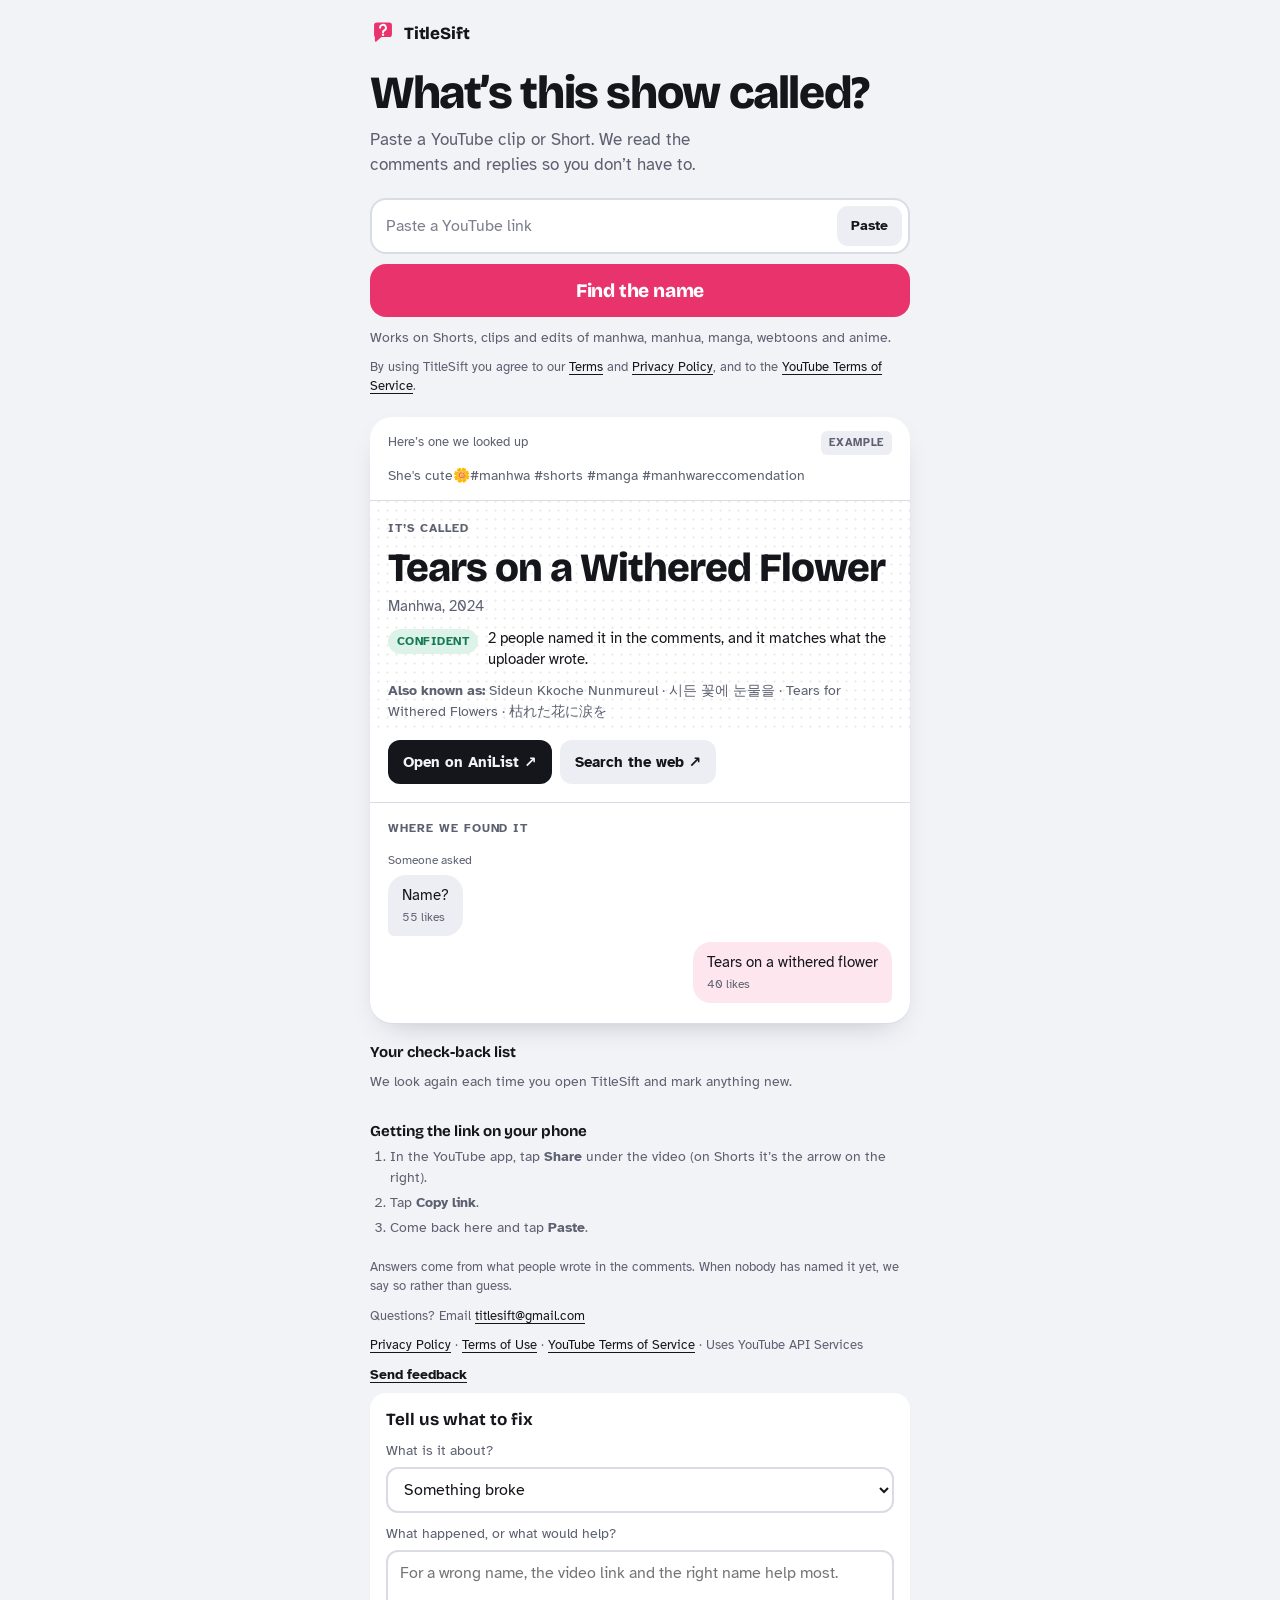
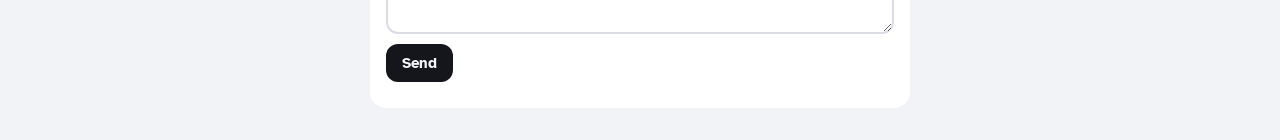
==== webapp/static/index.html @ 6038014d "Add a Privacy Policy and Terms of Use, and link videos back to YouTube YouTube's developer policies " ====
<!doctype html>
<html lang="en">
<head>
<meta charset="utf-8">
<meta name="viewport" content="width=device-width, initial-scale=1, viewport-fit=cover">
<title>TitleSift</title>
<meta name="description" content="Paste a YouTube clip or Short. Get the name of the manhwa, manhua, manga, webtoon or anime, straight from the comments.">
<meta name="theme-color" content="#F2F3F7" media="(prefers-color-scheme: light)">
<meta name="theme-color" content="#101116" media="(prefers-color-scheme: dark)">
<link rel="manifest" href="/manifest.json">
<link rel="icon" href="/icon.svg" type="image/svg+xml">
<link rel="apple-touch-icon" href="/icon-192.png">
<link rel="preconnect" href="https://fonts.googleapis.com">
<link rel="preconnect" href="https://fonts.gstatic.com" crossorigin>
<link rel="stylesheet" href="https://fonts.googleapis.com/css2?family=Bricolage+Grotesque:opsz,wght@12..96,600;12..96,800&family=Atkinson+Hyperlegible:ital,wght@0,400;0,700;1,400&display=swap">
<style>
:root {
  --ground: #F2F3F7;
  --surface: #FFFFFF;
  --ink: #15161C;
  --muted: #5D6070;
  --line: #DADCE5;
  --accent: #E8336D;
  --accent-ink: #FFFFFF;
  --accent-soft: #FDE6EE;
  --bubble: #ECEEF4;
  --tone: rgba(21, 22, 28, .07);
  --high: #147A55;   --high-bg: #DDF3EA;
  --medium: #8A5A00; --medium-bg: #FBEFD2;
  --low: #5D6070;    --low-bg: #E8E9EF;
  --display: "Bricolage Grotesque", "Avenir Next", "Segoe UI", system-ui, sans-serif;
  --body: "Atkinson Hyperlegible", "Segoe UI", system-ui, -apple-system, sans-serif;
  color-scheme: light;
}
@media (prefers-color-scheme: dark) {
  :root:not([data-theme="light"]) {
    --ground: #101116; --surface: #1A1B22; --ink: #EDEEF4; --muted: #A2A5B5;
    --line: #2C2E38; --accent: #FF5A8A; --accent-ink: #19060D; --accent-soft: #3A1624;
    --bubble: #23252E; --tone: rgba(237, 238, 244, .06);
    --high: #5FD3A4; --high-bg: #123526; --medium: #F2C261; --medium-bg: #3A2C0C;
    --low: #A2A5B5; --low-bg: #262831;
    color-scheme: dark;
  }
}
:root[data-theme="dark"] {
  --ground: #101116; --surface: #1A1B22; --ink: #EDEEF4; --muted: #A2A5B5;
  --line: #2C2E38; --accent: #FF5A8A; --accent-ink: #19060D; --accent-soft: #3A1624;
  --bubble: #23252E; --tone: rgba(237, 238, 244, .06);
  --high: #5FD3A4; --high-bg: #123526; --medium: #F2C261; --medium-bg: #3A2C0C;
  --low: #A2A5B5; --low-bg: #262831;
  color-scheme: dark;
}
* { box-sizing: border-box; }
html { -webkit-text-size-adjust: 100%; }
body {
  margin: 0; background: var(--ground); color: var(--ink);
  font: 17px/1.5 var(--body);
  padding: env(safe-area-inset-top, 0px) 16px calc(32px + env(safe-area-inset-bottom, 0px));
}
.wrap { max-width: 540px; margin: 0 auto; display: grid; gap: 20px; padding-block: 20px 0; }
.brand { display: flex; align-items: center; gap: 8px; font: 800 17px/1 var(--display); letter-spacing: -.01em; }
.brand svg { width: 26px; height: 26px; flex: none; }
h1 {
  margin: 4px 0 0; font: 800 clamp(34px, 9vw, 46px)/1.02 var(--display);
  letter-spacing: -.03em; text-wrap: balance;
}
header { display: grid; gap: 10px; }
.lede { margin: 0; color: var(--muted); max-width: 34ch; }

form { display: grid; gap: 10px; }
.field { display: flex; gap: 8px; background: var(--surface); border: 2px solid var(--line);
  border-radius: 16px; padding: 6px; transition: border-color .15s; }
.field:focus-within { border-color: var(--accent); }
input[type=url] {
  flex: 1; min-width: 0; border: 0; background: transparent; color: var(--ink);
  font: 16px var(--body); padding: 10px 8px; outline: none;
}
input::placeholder { color: var(--muted); opacity: .8; }
.paste { border: 0; background: var(--bubble); color: var(--ink); border-radius: 11px;
  padding: 0 14px; font: 700 14px var(--body); cursor: pointer; }
.clear { border: 0; background: transparent; color: var(--muted); font-size: 24px; line-height: 1;
  width: 40px; flex: none; border-radius: 10px; cursor: pointer; }
.clear:hover { color: var(--ink); background: var(--bubble); }
.go {
  border: 0; border-radius: 16px; background: var(--accent); color: var(--accent-ink);
  font: 800 19px/1 var(--display); letter-spacing: -.01em; padding: 17px; cursor: pointer;
  transition: transform .1s;
}
.go:active { transform: scale(.98); }
.go:disabled { opacity: .6; cursor: progress; }
button:focus-visible, a:focus-visible, input:focus-visible { outline: 3px solid var(--accent); outline-offset: 2px; }
.hint { margin: 0; font-size: 14px; color: var(--muted); }

.status { display: flex; gap: 12px; align-items: center; color: var(--muted); font-size: 15px; padding: 4px 2px; }
.dots { display: inline-flex; gap: 4px; }
.dots i { width: 7px; height: 7px; border-radius: 50%; background: var(--accent); animation: bob 1s infinite ease-in-out; }
.dots i:nth-child(2) { animation-delay: .15s; } .dots i:nth-child(3) { animation-delay: .3s; }
@keyframes bob { 0%, 80%, 100% { transform: translateY(0); opacity: .4; } 40% { transform: translateY(-5px); opacity: 1; } }
@media (prefers-reduced-motion: reduce) { .dots i { animation: none; opacity: 1; } }

.error { background: var(--accent-soft); border-radius: 14px; padding: 14px 16px; font-size: 15px; }

/* The result is the one lifted object on the page. */
.card { background: var(--surface); border-radius: 22px; overflow: hidden;
  box-shadow: 0 1px 0 var(--line), 0 12px 32px -18px rgba(20, 20, 40, .35); }
.eyebrow { display: flex; justify-content: space-between; align-items: center; gap: 10px;
  padding: 14px 18px 0; font-size: 13px; color: var(--muted); }
.example-tag { font-weight: 700; letter-spacing: .06em; text-transform: uppercase; font-size: 11px;
  background: var(--bubble); padding: 4px 8px; border-radius: 6px; }
.video { display: flex; gap: 12px; align-items: center; padding: 12px 18px 14px; border-bottom: 1px solid var(--line); }
a.video { color: inherit; text-decoration: none; }
a.video:hover p, a.video:focus-visible p { text-decoration: underline; text-underline-offset: 3px; }
.video img { width: 72px; aspect-ratio: 16/9; object-fit: cover; border-radius: 8px; flex: none; background: var(--bubble); max-width: 100%; }
.video p { margin: 0; font-size: 14px; color: var(--muted); line-height: 1.35;
  display: -webkit-box; -webkit-line-clamp: 2; -webkit-box-orient: vertical; overflow: hidden; overflow-wrap: anywhere; }
.answer { padding: 18px 18px 6px; display: grid; gap: 10px;
  /* screentone: the dot field a manhwa panel is shaded with */
  background-image: radial-gradient(var(--tone) 1.2px, transparent 1.3px); background-size: 9px 9px;
  background-position: right -4px top -4px; background-repeat: repeat; }
.label { font-size: 12px; font-weight: 700; letter-spacing: .08em; text-transform: uppercase; color: var(--muted); }
.title { margin: 0; font: 800 clamp(30px, 8.5vw, 40px)/1.05 var(--display); letter-spacing: -.025em;
  text-wrap: balance; overflow-wrap: anywhere; }
.kind { font-size: 15px; color: var(--muted); margin-top: -4px; }
.conf { display: flex; gap: 10px; align-items: flex-start; font-size: 15px; line-height: 1.4; }
.chip { flex: none; font-size: 12px; font-weight: 700; letter-spacing: .04em; text-transform: uppercase;
  padding: 4px 9px; border-radius: 999px; margin-top: 1px; }
.chip.high { color: var(--high); background: var(--high-bg); }
.chip.medium { color: var(--medium); background: var(--medium-bg); }
.chip.low { color: var(--low); background: var(--low-bg); }
.aka { font-size: 14px; color: var(--muted); }

.actions { display: flex; flex-wrap: wrap; gap: 8px; padding: 12px 18px 18px; }
.btn { display: inline-flex; align-items: center; gap: 6px; text-decoration: none; font-weight: 700; font-size: 15px;
  padding: 11px 15px; border-radius: 12px; }
.btn.primary { background: var(--ink); color: var(--ground); }
.btn.quiet { background: var(--bubble); color: var(--ink); }

.thread { border-top: 1px solid var(--line); padding: 16px 18px 20px; display: grid; gap: 14px; }
.convo { display: grid; gap: 6px; }
.bubble { position: relative; max-width: 92%; padding: 10px 14px; border-radius: 18px; font-size: 15px; line-height: 1.4;
  overflow-wrap: anywhere; white-space: pre-line; }
.bubble.q { background: var(--bubble); border-bottom-left-radius: 6px; justify-self: start; }
.bubble.a { background: var(--accent-soft); border-bottom-right-radius: 6px; justify-self: end; }
.bubble.solo { justify-self: start; border-bottom-left-radius: 6px; background: var(--accent-soft); }
.likes { display: block; font-size: 12px; color: var(--muted); margin-top: 3px; font-variant-numeric: tabular-nums; }
.who { font-size: 12px; color: var(--muted); }

.others { border-top: 1px solid var(--line); padding: 14px 18px 18px; font-size: 15px; }
.others ul { margin: 6px 0 0; padding: 0; list-style: none; display: grid; gap: 4px; }
.others li { display: flex; justify-content: space-between; gap: 10px; }
.others span { color: var(--muted); font-size: 14px; white-space: nowrap; }

.none { padding: 22px 18px; display: grid; gap: 8px; }
.none h2 { margin: 0; font: 800 26px/1.1 var(--display); letter-spacing: -.02em; }
.none p { margin: 0; color: var(--muted); }

.watch { display: flex; gap: 10px; align-items: center; flex-wrap: wrap; }
.watch button { border: 2px solid var(--ink); background: transparent; color: var(--ink); border-radius: 12px;
  padding: 10px 14px; font: 700 15px var(--body); cursor: pointer; }
.watch .done { font-size: 14px; color: var(--muted); }
.waiting { display: grid; gap: 10px; }
.waiting h2 { margin: 0; font: 700 15px var(--display); }
.wait-row { display: flex; gap: 12px; align-items: center; background: var(--surface); border-radius: 14px; padding: 10px 12px; }
.wait-row img { width: 56px; aspect-ratio: 16/9; object-fit: cover; border-radius: 6px; flex: none; background: var(--bubble); max-width: 100%; }
.wait-row .t { flex: 1; min-width: 0; font-size: 14px; line-height: 1.35; }
.wait-row .t b { display: block; font-size: 16px; }
.wait-row .t span { color: var(--muted); display: -webkit-box; -webkit-line-clamp: 1; -webkit-box-orient: vertical; overflow: hidden; overflow-wrap: anywhere; }
.wait-row .open { border: 0; border-radius: 10px; padding: 8px 12px; font: 700 14px var(--body); cursor: pointer; background: var(--accent); color: var(--accent-ink); }
.wait-row .x { border: 0; background: transparent; color: var(--muted); font-size: 20px; line-height: 1; cursor: pointer; padding: 6px; }
.found-chip { color: var(--high); background: var(--high-bg); font-size: 11px; font-weight: 700; letter-spacing: .05em; text-transform: uppercase; padding: 2px 7px; border-radius: 999px; margin-left: 6px; vertical-align: 2px; }

.how { font-size: 14px; color: var(--muted); display: grid; gap: 6px; }
.how h2 { margin: 0; font: 700 15px var(--display); color: var(--ink); }
.how ol { margin: 0; padding-left: 20px; display: grid; gap: 4px; }
footer { font-size: 13px; color: var(--muted); display: grid; gap: 10px; }
footer a, .legal a { color: var(--ink); text-underline-offset: 3px; }
.hint.legal { font-size: 13px; }
.rate { border-top: 1px solid var(--line); padding: 14px 18px 18px; display: grid; gap: 10px; font-size: 15px; }
.rate .row { display: flex; gap: 8px; align-items: center; flex-wrap: wrap; }
.rate .q { font-weight: 700; margin-right: 4px; }
.pill { border: 2px solid var(--line); background: transparent; color: var(--ink); border-radius: 999px;
  padding: 7px 14px; font: 700 14px var(--body); cursor: pointer; }
.pill:hover { border-color: var(--ink); }
textarea, select { width: 100%; border: 2px solid var(--line); border-radius: 12px; background: var(--surface);
  color: var(--ink); font: 16px/1.4 var(--body); padding: 10px 12px; }
textarea { min-height: 84px; resize: vertical; }
textarea:focus, select:focus { outline: none; border-color: var(--accent); }
.send { justify-self: start; border: 0; border-radius: 12px; background: var(--ink); color: var(--ground);
  padding: 10px 16px; font: 700 15px var(--body); cursor: pointer; }
.thanks { color: var(--high); font-weight: 700; }
.fb { background: var(--surface); border-radius: 16px; padding: 16px; display: grid; gap: 10px; }
.fb h2 { margin: 0; font: 700 17px var(--display); color: var(--ink); }
.fb label { font-size: 14px; color: var(--muted); display: grid; gap: 6px; }
.linkish { border: 0; background: none; padding: 0; color: var(--ink); font: 700 14px var(--body);
  text-decoration: underline; text-underline-offset: 3px; cursor: pointer; justify-self: start; }
</style>
</head>
<body>
<main class="wrap">
  <div class="brand" aria-label="TitleSift">
    <svg viewBox="0 0 32 32" aria-hidden="true"><path d="M5 6.5A3.5 3.5 0 0 1 8.5 3h15A3.5 3.5 0 0 1 27 6.5v11a3.5 3.5 0 0 1-3.5 3.5H14l-6.2 5.6c-.6.6-1.8.2-1.8-.7V21a3.5 3.5 0 0 1-1-2.5z" fill="var(--accent)"/><path d="M12.4 9.6a3.6 3.6 0 1 1 5 3.3c-.9.4-1.4 1-1.4 1.9v.4" fill="none" stroke="var(--accent-ink)" stroke-width="2.4" stroke-linecap="round"/><circle cx="16" cy="18" r="1.5" fill="var(--accent-ink)"/></svg>
    TitleSift
  </div>
  <header>
    <h1>What’s this show called?</h1>
    <p class="lede">Paste a YouTube clip or Short. We read the comments and replies so you don’t have to.</p>
  </header>

  <form id="form" novalidate>
    <div class="field">
      <input id="url" type="url" inputmode="url" autocomplete="off" autocapitalize="off" spellcheck="false"
             placeholder="Paste a YouTube link" aria-label="YouTube link">
      <button class="clear" id="clear" type="button" aria-label="Clear the link" hidden>×</button>
      <button class="paste" id="paste" type="button">Paste</button>
    </div>
    <button class="go" id="go" type="submit">Find the name</button>
    <p class="hint">Works on Shorts, clips and edits of manhwa, manhua, manga, webtoons and anime.</p>
    <p class="hint legal">By using TitleSift you agree to our <a href="/terms">Terms</a> and <a href="/privacy">Privacy Policy</a>, and to the <a href="https://www.youtube.com/t/terms" target="_blank" rel="noopener">YouTube Terms of Service</a>.</p>
  </form>

  <div id="out" aria-live="polite"></div>

  <section class="waiting" id="waiting" hidden>
    <h2>Your check-back list</h2>
    <p class="hint">We look again each time you open TitleSift and mark anything new.</p>
    <div id="waitlist"></div>
  </section>

  <section class="how">
    <h2>Getting the link on your phone</h2>
    <ol>
      <li>In the YouTube app, tap <b>Share</b> under the video (on Shorts it’s the arrow on the right).</li>
      <li>Tap <b>Copy link</b>.</li>
      <li>Come back here and tap <b>Paste</b>.</li>
    </ol>
  </section>
  <footer>
    <span>Answers come from what people wrote in the comments. When nobody has named it yet, we say so rather than guess.</span>
    <span>Questions? Email <a href="mailto:titlesift@gmail.com">titlesift@gmail.com</a></span>
    <span><a href="/privacy">Privacy Policy</a> · <a href="/terms">Terms of Use</a> · <a href="https://www.youtube.com/t/terms" target="_blank" rel="noopener">YouTube Terms of Service</a> · Uses YouTube API Services</span>
    <a class="linkish" id="kofi" href="#" target="_blank" rel="noopener" hidden>Like TitleSift? Tip on Ko-fi</a>
    <button class="linkish" id="fb-open" type="button">Send feedback</button>
    <form class="fb" id="fb" hidden novalidate>
      <h2>Tell us what to fix</h2>
      <label for="fb-kind">What is it about?
        <select id="fb-kind">
          <option value="bug">Something broke</option>
          <option value="wrong">A wrong or missing name</option>
          <option value="idea">An idea to make it better</option>
        </select>
      </label>
      <label for="fb-msg">What happened, or what would help?
        <textarea id="fb-msg" maxlength="2000" placeholder="For a wrong name, the video link and the right name help most."></textarea>
      </label>
      <button class="send" type="submit">Send</button>
      <span id="fb-status" aria-live="polite"></span>
    </form>
  </footer>
</main>

<script>
(function () {
  "use strict";
  var $ = function (id) { return document.getElementById(id); };
  var form = $("form"), input = $("url"), go = $("go"), out = $("out");

  // A real lookup, kept so the page shows what it does before anyone pastes.
  var EXAMPLE = {
    example: true,
    video: { id: "NbTLNpT_wi8", title: "She's cute🌼#manhwa #shorts #manga #manhwareccomendation",
             thumbnail: "https://i.ytimg.com/vi/NbTLNpT_wi8/hqdefault.jpg" },
    asked: 3, comments_read: 169,
    answer: {
      title: "Tears on a Withered Flower", confidence: "high",
      note: "2 people named it in the comments, and it matches what the uploader wrote.",
      also_called: ["Sideun Kkoche Nunmureul", "시든 꽃에 눈물을", "Tears for Withered Flowers", "枯れた花に涙を"],
      comments: [{ text: "Tears on a withered flower", likes: 40, reply_to: { text: "Name?", likes: 55 } }],
      database: { name: "Tears on a Withered Flower", what: "Manhwa", year: 2024,
                  url: "https://anilist.co/manga/178692", source: "AniList" },
      search: "https://www.google.com/search?q=%22Tears%20on%20a%20Withered%20Flower%22%20manhwa"
    },
    others: []
  };

  // "Check back for me": the list lives in this phone's browser only. No
  // account, and nothing about what someone looked up leaves their device.
  var KEY = "titlesift-waiting";
  function loadWaiting() { try { return JSON.parse(localStorage.getItem(KEY) || "[]"); } catch (e) { return []; } }
  function saveWaiting(list) { try { localStorage.setItem(KEY, JSON.stringify(list.slice(0, 30))); return true; } catch (e) { return false; } }
  function watching(id) { return loadWaiting().some(function (w) { return w.id === id; }); }

  function el(tag, cls, text) {
    var e = document.createElement(tag);
    if (cls) e.className = cls;
    if (text != null) e.textContent = text;
    return e;
  }
  function likes(n) { return n ? (n === 1 ? "1 like" : n.toLocaleString() + " likes") : ""; }
  function safeUrl(u) { return /^https:\/\//.test(u || "") ? u : null; }
  var CONF = { high: "Confident", medium: "Likely", low: "Guess" };

  function videoRow(r) {
    var eb = el("div", "eyebrow");
    eb.appendChild(el("span", null, r.example ? "Here’s one we looked up" : "From this video"));
    if (r.example) eb.appendChild(el("span", "example-tag", "Example"));
    var id = r.video && /^[\w-]{11}$/.test(r.video.id || "") ? r.video.id : null;
    var v = el(id ? "a" : "div", "video");
    if (id) { v.href = "https://www.youtube.com/watch?v=" + id; v.target = "_blank"; v.rel = "noopener"; v.title = "Open on YouTube"; }
    if (r.video && r.video.thumbnail) {
      var img = el("img"); img.alt = ""; img.loading = "lazy"; img.onerror = function () { img.hidden = true; }; img.src = r.video.thumbnail; v.appendChild(img);
    }
    v.appendChild(el("p", null, (r.video && r.video.title) || ""));
    return [eb, v];
  }

  function render(r) {
    current = r.example ? null : r;
    out.textContent = "";
    var card = el("article", "card");
    videoRow(r).forEach(function (n) { card.appendChild(n); });

    if (!r.answer) {
      var none = el("div", "none");
      none.appendChild(el("h2", null, r.notice ? "Can’t read this one" : "Nobody’s named it yet"));
      var msg = r.notice || (r.asked
        ? r.asked + (r.asked === 1 ? " person is" : " people are") + " asking too, but no one has answered in the comments yet. Answers often come in after a day or two."
        : "We read the comments and nobody has said what it is. Newer videos often get answered after a day or two.");
      none.appendChild(el("p", null, msg));
      if (!r.notice && !r.example && r.video && r.video.id) none.appendChild(watchButton(r));
      card.appendChild(none);
      if (!r.example && !r.notice && r.video && r.video.id) card.appendChild(rateBox(r));
      out.appendChild(card);
      return;
    }

    var a = r.answer;
    var ans = el("div", "answer");
    ans.appendChild(el("div", "label", "It’s called"));
    ans.appendChild(el("h2", "title", a.title));
    if (a.database) ans.appendChild(el("div", "kind", a.database.what + (a.database.year ? ", " + a.database.year : "")));
    var conf = el("div", "conf");
    conf.appendChild(el("span", "chip " + a.confidence, CONF[a.confidence] || a.confidence));
    conf.appendChild(el("span", null, a.note));
    ans.appendChild(conf);
    var aka = el("div", "aka");
    aka.appendChild(el("b", null, "Also known as: "));
    aka.appendChild(document.createTextNode(a.also_called && a.also_called.length
      ? a.also_called.join(" · ")
      : "no other names found"));
    ans.appendChild(aka);
    card.appendChild(ans);

    var act = el("div", "actions");
    var db = a.database && safeUrl(a.database.url);
    if (db) {
      var l = el("a", "btn primary", "Open on " + a.database.source + " ↗");
      l.href = db; l.target = "_blank"; l.rel = "noopener"; act.appendChild(l);
    }
    if (safeUrl(a.search)) {
      var s = el("a", "btn " + (db ? "quiet" : "primary"), (db ? "Search the web" : "Search for it") + " ↗");
      s.href = a.search; s.target = "_blank"; s.rel = "noopener"; act.appendChild(s);
    }
    card.appendChild(act);
    if (!r.example && r.video && r.video.id) {
      var wb = watchButton(r); wb.style.padding = "0 18px 18px"; card.appendChild(wb);
    }

    if (a.comments && a.comments.length) {
      var th = el("div", "thread");
      th.appendChild(el("div", "label", "Where we found it"));
      a.comments.forEach(function (c) {
        var convo = el("div", "convo");
        if (c.reply_to) {
          convo.appendChild(el("span", "who", "Someone asked"));
          var q = el("div", "bubble q", c.reply_to.text);
          if (c.reply_to.likes) q.appendChild(el("span", "likes", likes(c.reply_to.likes)));
          convo.appendChild(q);
        }
        var b = el("div", "bubble " + (c.reply_to ? "a" : "solo"), c.text);
        if (c.likes) b.appendChild(el("span", "likes", likes(c.likes)));
        convo.appendChild(b);
        th.appendChild(convo);
      });
      card.appendChild(th);
    }

    if (r.others && r.others.length) {
      var o = el("div", "others");
      o.appendChild(el("div", "label", "Other names people mentioned"));
      var ul = el("ul");
      r.others.forEach(function (x) {
        var li = el("li"); li.appendChild(el("b", null, x.title));
        li.appendChild(el("span", null, x.commenters ? x.commenters + (x.commenters === 1 ? " person" : " people") : ""));
        ul.appendChild(li);
      });
      o.appendChild(ul);
      card.appendChild(o);
    }
    if (!r.example) card.appendChild(rateBox(r));
    out.appendChild(card);
  }

  function snapshot(r) {
    var a = r.answer;
    return { name: a ? a.title : null, conf: a ? a.confidence : null,
             alts: a && a.also_called ? a.also_called.length : 0 };
  }

  // Works on any result: no name yet, a guess worth confirming, or a name
  // whose other titles haven't turned up anywhere yet.
  function watchButton(r) {
    var box = el("div", "watch");
    function done(text) { box.textContent = ""; box.appendChild(el("span", "done", text)); }
    if (watching(r.video.id)) { done("This one is on your check-back list below. We look again each time you open TitleSift."); return box; }
    var b = el("button", null, r.answer ? "Check back later for updates" : "Check back for me");
    b.type = "button";
    b.addEventListener("click", function () {
      var list = loadWaiting().filter(function (w) { return w.id !== r.video.id; });
      var snap = snapshot(r);
      list.unshift({ id: r.video.id, title: r.video.title || "", thumb: r.video.thumbnail || "",
                     added: Date.now(), checked: Date.now(), found: snap.name, conf: snap.conf,
                     alts: snap.alts, updated: false });
      if (saveWaiting(list)) {
        done("Saved to your check-back list below. We’ll look again each time you open TitleSift and mark it when something new turns up.");
        drawWaiting();
      } else done("This browser won’t let us save it. Try again from a normal (not private) window.");
    });
    box.appendChild(b);
    return box;
  }

  function drawWaiting() {
    var list = loadWaiting(), wrap = $("waiting"), box = $("waitlist");
    box.textContent = "";
    wrap.hidden = !list.length;
    list.forEach(function (w) {
      var row = el("div", "wait-row");
      if (w.thumb) { var img = el("img"); img.alt = ""; img.src = w.thumb; img.onerror = function () { img.hidden = true; }; row.appendChild(img); }
      var t = el("div", "t");
      var b = el("b", null, w.found || "No name yet");
      if (w.updated) b.appendChild(el("span", "found-chip", w.found ? "Updated" : "Found"));
      t.appendChild(b);
      t.appendChild(el("span", null, w.title));
      row.appendChild(t);
      var o = el("button", "open", "See it"); o.type = "button";
      o.addEventListener("click", function () { run("https://youtu.be/" + w.id); });
      row.appendChild(o);
      var x = el("button", "x", "×"); x.type = "button"; x.setAttribute("aria-label", "Stop checking this video");
      x.addEventListener("click", function () { saveWaiting(loadWaiting().filter(function (v) { return v.id !== w.id; })); drawWaiting(); });
      row.appendChild(x);
      box.appendChild(row);
    });
  }

  var RANK = { low: 0, medium: 1, high: 2 };
  function improved(old, snap) {
    if (!snap.name) return false;
    if (!old.found || snap.name !== old.found) return true;
    if ((RANK[snap.conf] || 0) > (RANK[old.conf] || 0)) return true;
    return snap.alts > (old.alts || 0);
  }

  // Re-ask for everything on the list, a few at a time and no more than
  // every few hours per video, so the free YouTube allowance goes further.
  function recheck() {
    var due = loadWaiting().filter(function (w) {
      return Date.now() - (w.checked || 0) > 3 * 3600 * 1000;
    }).slice(0, 3);
    due.forEach(function (w) {
      fetch("/api/find?url=" + encodeURIComponent("https://youtu.be/" + w.id))
        .then(function (res) { return res.ok ? res.json() : null; })
        .then(function (r) {
          var cur = loadWaiting();
          cur.forEach(function (v) {
            if (v.id !== w.id) return;
            v.checked = Date.now();
            if (!r) return;
            var snap = snapshot(r);
            if (improved(v, snap)) { v.updated = true; v.found = snap.name; v.conf = snap.conf; v.alts = snap.alts; }
          });
          saveWaiting(cur); drawWaiting();
        }).catch(function () {});
    });
  }

  var current = null;   // the result on screen, sent along with feedback

  function sendFeedback(payload) {
    if (current && current.video && payload.kind !== "idea" && payload.kind !== "bug") {
      payload.video = payload.video || current.video.id;
      if (current.answer) {
        payload.answer = payload.answer || current.answer.title;
        payload.confidence = payload.confidence || current.answer.confidence;
      }
    }
    return fetch("/api/feedback", { method: "POST", headers: { "Content-Type": "application/json" },
                                    body: JSON.stringify(payload) })
      .then(function (res) { return res.json().then(function (j) { if (!res.ok) throw new Error(j.error || "Couldn’t send that."); return j; }); });
  }

  // "Was this right?" under every live answer, and "Know the name?" when
  // there is none: the people who searched are the ones who can tell us.
  function rateBox(r) {
    var box = el("div", "rate");
    var row = el("div", "row");
    function thanks(text) { box.textContent = ""; box.appendChild(el("span", "thanks", text)); }
    function askWhat(prompt, kind) {
      box.textContent = "";
      var id = "fix-" + (r.video.id || "x");
      var lab = el("label", null, prompt); lab.htmlFor = id;
      var ta = el("textarea"); ta.id = id; ta.maxLength = 2000;
      ta.placeholder = "The right name, or what’s wrong (optional)";
      var send = el("button", "send", "Send"); send.type = "button";
      var st = el("span");
      send.addEventListener("click", function () {
        send.disabled = true;
        sendFeedback({ kind: kind, message: ta.value })
          .then(function () { thanks("Thanks! This helps us fix it."); })
          .catch(function (e) { st.textContent = e.message; send.disabled = false; });
      });
      box.appendChild(lab); box.appendChild(ta); box.appendChild(send); box.appendChild(st);
      ta.focus();
    }
    if (r.answer) {
      row.appendChild(el("span", "q", "Was this right?"));
      var yes = el("button", "pill", "Yes"); yes.type = "button";
      var no = el("button", "pill", "No"); no.type = "button";
      yes.addEventListener("click", function () {
        yes.disabled = no.disabled = true;
        sendFeedback({ kind: "right" }).catch(function () {});
        if (askedPrice()) thanks("Thanks for letting us know."); else priceBox(box);
      });
      no.addEventListener("click", function () { askWhat("What’s the right name, or what went wrong?", "wrong"); });
      row.appendChild(yes); row.appendChild(no);
    } else {
      var know = el("button", "pill", "I know the name"); know.type = "button";
      know.addEventListener("click", function () { askWhat("What is it called?", "wrong"); });
      row.appendChild(know);
    }
    box.appendChild(row);
    return box;
  }

  // Asked once per browser, right after someone says an answer was right:
  // the moment the tool has just been useful to them.
  var PRICE_KEY = "titlesift.price-asked";
  function askedPrice() { try { return !!localStorage.getItem(PRICE_KEY); } catch (e) { return false; } }
  function priceBox(box) {
    box.textContent = "";
    box.appendChild(el("span", "q", "Thanks! One quick question: would you pay to keep TitleSift going?"));
    var row = el("div", "row");
    [["free", "Only if it’s free"], ["0.99", "$0.99 a month"], ["1.99", "$1.99 a month"], ["2.99", "$2.99 a month"]]
      .forEach(function (o) {
        var b = el("button", "pill", o[1]); b.type = "button";
        b.addEventListener("click", function () {
          try { localStorage.setItem(PRICE_KEY, o[0]); } catch (e) {}
          fetch("/api/vote", { method: "POST", headers: { "Content-Type": "application/json" },
                               body: JSON.stringify({ price: o[0] }) }).catch(function () {});
          box.textContent = "";
          box.appendChild(el("span", "thanks", "Got it, thank you!"));
          if (kofi) {
            var a = el("a", "linkish", "Want to help now? Tip on Ko-fi"); a.href = kofi; a.target = "_blank"; a.rel = "noopener";
            box.appendChild(a);
          }
        });
        row.appendChild(b);
      });
    box.appendChild(row);
  }

  var kofi = "";
  fetch("/api/config").then(function (res) { return res.ok ? res.json() : {}; }).then(function (c) {
    if (c && /^https:\/\/ko-fi\.com\//.test(c.kofi || "")) {
      kofi = c.kofi; $("kofi").href = kofi; $("kofi").hidden = false;
    }
  }).catch(function () {});

  var STEPS = ["Reading the comments…", "Checking replies under “what’s this called?”…", "Looking it up on AniList and Wikipedia…"];
  function loading() {
    out.textContent = "";
    var s = el("div", "status");
    var d = el("span", "dots"); d.innerHTML = "<i></i><i></i><i></i>";
    var t = el("span", null, STEPS[0]);
    s.appendChild(d); s.appendChild(t); out.appendChild(s);
    var i = 0;
    return setInterval(function () { i = Math.min(i + 1, STEPS.length - 1); t.textContent = STEPS[i]; }, 1800);
  }

  function extractLink(text) {
    var m = (text || "").match(/https?:\/\/\S+/);
    return m ? m[0] : (text || "").trim();
  }

  function run(link) {
    link = extractLink(link);
    if (!link) { input.focus(); return; }
    input.value = link; syncClear();
    go.disabled = true;
    var timer = loading();
    fetch("/api/find?url=" + encodeURIComponent(link))
      .then(function (res) { return res.json().then(function (j) { return [res.ok, j]; }); })
      .then(function (p) {
        if (!p[0]) throw new Error(p[1].error || "Something went wrong.");
        render(p[1]);
        if (p[1].video && watching(p[1].video.id)) {
          var cur = loadWaiting();
          var snap = snapshot(p[1]);
          cur.forEach(function (v) { if (v.id === p[1].video.id) { v.found = snap.name; v.conf = snap.conf; v.alts = snap.alts; v.updated = false; v.checked = Date.now(); } });
          saveWaiting(cur); drawWaiting();
        }
        var top = out.getBoundingClientRect().top + window.scrollY - 12;
        window.scrollTo({ top: top, behavior: matchMedia("(prefers-reduced-motion: reduce)").matches ? "auto" : "smooth" });
      })
      .catch(function (e) {
        out.textContent = "";
        out.appendChild(el("div", "error", e && e.message && !/fetch|network|JSON/i.test(e.message)
          ? e.message : "Couldn’t reach the server. Check your connection and try again."));
      })
      .finally(function () { clearInterval(timer); go.disabled = false; });
  }

  // One tap to empty the box, since a long link is fiddly to delete on a phone.
  function syncClear() { $("clear").hidden = !input.value; }
  input.addEventListener("input", syncClear);
  $("clear").addEventListener("click", function () {
    input.value = ""; syncClear(); input.focus();
    try { history.replaceState(null, "", location.pathname); } catch (e) {}
  });

  form.addEventListener("submit", function (e) { e.preventDefault(); run(input.value); });
  $("paste").addEventListener("click", function () {
    if (navigator.clipboard && navigator.clipboard.readText) {
      navigator.clipboard.readText().then(function (t) { input.value = extractLink(t); syncClear(); if (input.value) run(input.value); })
        .catch(function () { input.focus(); });
    } else { input.focus(); }
  });
  input.addEventListener("paste", function () { setTimeout(function () { if (/youtu/.test(input.value)) run(input.value); }, 0); });

  // Arriving from the phone's share sheet, or a link with ?url=
  var q = new URLSearchParams(location.search);
  var shared = q.get("url") || q.get("text") || q.get("v");
  if (shared) run(shared); else render(EXAMPLE);
  drawWaiting();
  recheck();

  $("fb-open").addEventListener("click", function () { $("fb").hidden = false; $("fb-open").hidden = true; $("fb-msg").focus(); });
  $("fb").addEventListener("submit", function (e) {
    e.preventDefault();
    var st = $("fb-status"), btn = $("fb").querySelector(".send");
    btn.disabled = true; st.textContent = "";
    sendFeedback({ kind: $("fb-kind").value, message: $("fb-msg").value })
      .then(function () { $("fb-msg").value = ""; st.className = "thanks"; st.textContent = "Sent. Thank you!"; })
      .catch(function (err) { st.className = ""; st.textContent = err.message; })
      .finally(function () { btn.disabled = false; });
  });

  if ("serviceWorker" in navigator) { navigator.serviceWorker.register("/sw.js").catch(function () {}); }
})();
</script>
</body>
</html>
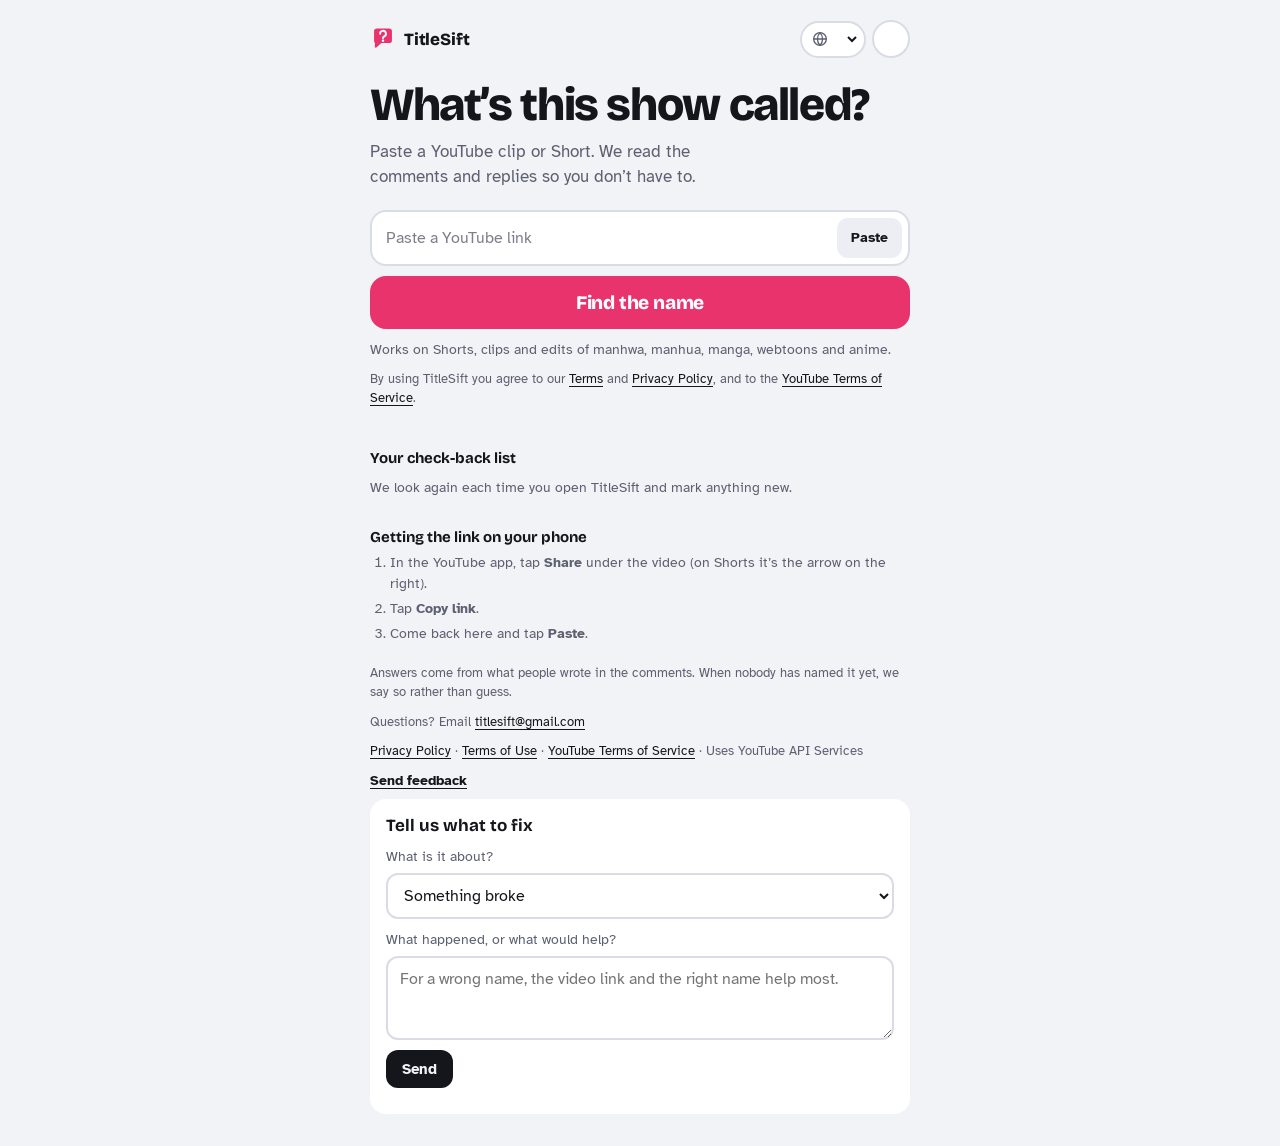
==== commit fa6870e1: "Add a light/dark switch and 11 more languages The page picks the phone's language (English, Spanish," ====
--- a/webapp/static/index.html
+++ b/webapp/static/index.html
@@ -7,6 +7,19 @@
 <meta name="description" content="Paste a YouTube clip or Short. Get the name of the manhwa, manhua, manga, webtoon or anime, straight from the comments.">
 <meta name="theme-color" content="#F2F3F7" media="(prefers-color-scheme: light)">
 <meta name="theme-color" content="#101116" media="(prefers-color-scheme: dark)">
+<script>
+// Before anything paints: the saved light/dark choice, and a brief hold
+// while a translation loads, so nobody sees the page flash in English.
+try { var th = localStorage.getItem("titlesift.theme");
+      if (th === "light" || th === "dark") document.documentElement.setAttribute("data-theme", th); } catch (e) {}
+</script>
+<script src="/i18n.js"></script>
+<script>
+if (window.TS_I18N && TS_I18N.pick() !== "en") {
+  document.documentElement.className += " i18n-wait";
+  setTimeout(function () { document.documentElement.classList.remove("i18n-wait"); }, 2500);
+}
+</script>
 <link rel="manifest" href="/manifest.json">
 <link rel="icon" href="/icon.svg" type="image/svg+xml">
 <link rel="apple-touch-icon" href="/icon-192.png">
@@ -52,6 +65,27 @@
 }
 * { box-sizing: border-box; }
 html { -webkit-text-size-adjust: 100%; }
+html.i18n-wait body { visibility: hidden; }
+.top { display: flex; align-items: center; justify-content: space-between; gap: 10px; }
+.controls { display: flex; align-items: center; gap: 6px; }
+.lang { display: flex; align-items: center; gap: 4px; border: 2px solid var(--line); border-radius: 999px;
+  padding: 0 4px 0 10px; background: var(--surface); color: var(--muted); }
+.lang:focus-within { border-color: var(--accent); }
+.lang svg { width: 16px; height: 16px; flex: none; }
+.lang select { border: 0; background: transparent; color: var(--ink); font: 700 14px var(--body);
+  padding: 7px 4px; max-width: min(150px, 34vw); width: auto; text-overflow: ellipsis; }
+.lang select:focus { outline: none; }
+.icon-btn { width: 38px; height: 38px; flex: none; display: grid; place-items: center; border: 2px solid var(--line);
+  border-radius: 999px; background: var(--surface); color: var(--ink); cursor: pointer; padding: 0; }
+.icon-btn:hover, .icon-btn:focus-visible { border-color: var(--ink); outline: none; }
+.icon-btn svg { width: 18px; height: 18px; }
+.wrap > *, form > *, .top, .controls, .lang { min-width: 0; }
+#url { width: 0; }
+@media (max-width: 370px) {
+  .lang { padding-left: 8px; }
+  .lang svg { display: none; }
+  .lang select { max-width: 30vw; }
+}
 body {
   margin: 0; background: var(--ground); color: var(--ink);
   font: 17px/1.5 var(--body);
@@ -128,6 +162,7 @@
 .chip.medium { color: var(--medium); background: var(--medium-bg); }
 .chip.low { color: var(--low); background: var(--low-bg); }
 .aka { font-size: 14px; color: var(--muted); }
+.agreed { font-size: 14px; font-weight: 700; color: var(--high); }
 
 .actions { display: flex; flex-wrap: wrap; gap: 8px; padding: 12px 18px 18px; }
 .btn { display: inline-flex; align-items: center; gap: 6px; text-decoration: none; font-weight: 700; font-size: 15px;
@@ -181,10 +216,10 @@
 .pill { border: 2px solid var(--line); background: transparent; color: var(--ink); border-radius: 999px;
   padding: 7px 14px; font: 700 14px var(--body); cursor: pointer; }
 .pill:hover { border-color: var(--ink); }
-textarea, select { width: 100%; border: 2px solid var(--line); border-radius: 12px; background: var(--surface);
+input.name, textarea, select { width: 100%; border: 2px solid var(--line); border-radius: 12px; background: var(--surface);
   color: var(--ink); font: 16px/1.4 var(--body); padding: 10px 12px; }
 textarea { min-height: 84px; resize: vertical; }
-textarea:focus, select:focus { outline: none; border-color: var(--accent); }
+input.name:focus, textarea:focus, select:focus { outline: none; border-color: var(--accent); }
 .send { justify-self: start; border: 0; border-radius: 12px; background: var(--ink); color: var(--ground);
   padding: 10px 16px; font: 700 15px var(--body); cursor: pointer; }
 .thanks { color: var(--high); font-weight: 700; }
@@ -197,62 +232,72 @@
 </head>
 <body>
 <main class="wrap">
+  <div class="top">
   <div class="brand" aria-label="TitleSift">
     <svg viewBox="0 0 32 32" aria-hidden="true"><path d="M5 6.5A3.5 3.5 0 0 1 8.5 3h15A3.5 3.5 0 0 1 27 6.5v11a3.5 3.5 0 0 1-3.5 3.5H14l-6.2 5.6c-.6.6-1.8.2-1.8-.7V21a3.5 3.5 0 0 1-1-2.5z" fill="var(--accent)"/><path d="M12.4 9.6a3.6 3.6 0 1 1 5 3.3c-.9.4-1.4 1-1.4 1.9v.4" fill="none" stroke="var(--accent-ink)" stroke-width="2.4" stroke-linecap="round"/><circle cx="16" cy="18" r="1.5" fill="var(--accent-ink)"/></svg>
     TitleSift
   </div>
+  <div class="controls">
+    <label class="lang">
+      <svg viewBox="0 0 24 24" aria-hidden="true" fill="none" stroke="currentColor" stroke-width="2" stroke-linecap="round"><circle cx="12" cy="12" r="9.5"/><path d="M2.5 12h19M12 2.5c2.6 2.8 3.9 6 3.9 9.5s-1.3 6.7-3.9 9.5c-2.6-2.8-3.9-6-3.9-9.5s1.3-6.7 3.9-9.5z"/></svg>
+      <select id="lang" data-i18n-aria="ui.language" aria-label="Language"></select>
+    </label>
+    <button class="icon-btn" id="theme" type="button" aria-label="Switch to dark mode"></button>
+  </div>
+  </div>
   <header>
-    <h1>What’s this show called?</h1>
-    <p class="lede">Paste a YouTube clip or Short. We read the comments and replies so you don’t have to.</p>
+    <h1 data-i18n="hero.title">What’s this show called?</h1>
+    <p class="lede" data-i18n="hero.lede">Paste a YouTube clip or Short. We read the comments and replies so you don’t have to.</p>
   </header>
 
   <form id="form" novalidate>
     <div class="field">
       <input id="url" type="url" inputmode="url" autocomplete="off" autocapitalize="off" spellcheck="false"
-             placeholder="Paste a YouTube link" aria-label="YouTube link">
-      <button class="clear" id="clear" type="button" aria-label="Clear the link" hidden>×</button>
-      <button class="paste" id="paste" type="button">Paste</button>
+             placeholder="Paste a YouTube link" aria-label="YouTube link" data-i18n-ph="form.placeholder" data-i18n-aria="form.aria">
+      <button class="clear" id="clear" type="button" aria-label="Clear the link" data-i18n-aria="form.clear" hidden>×</button>
+      <button class="paste" id="paste" type="button" data-i18n="form.paste">Paste</button>
     </div>
-    <button class="go" id="go" type="submit">Find the name</button>
-    <p class="hint">Works on Shorts, clips and edits of manhwa, manhua, manga, webtoons and anime.</p>
-    <p class="hint legal">By using TitleSift you agree to our <a href="/terms">Terms</a> and <a href="/privacy">Privacy Policy</a>, and to the <a href="https://www.youtube.com/t/terms" target="_blank" rel="noopener">YouTube Terms of Service</a>.</p>
+    <button class="go" id="go" type="submit" data-i18n="form.go">Find the name</button>
+    <p class="hint" data-i18n="form.hint">Works on Shorts, clips and edits of manhwa, manhua, manga, webtoons and anime.</p>
+    <p class="hint legal" data-i18n-html="form.legal">By using TitleSift you agree to our <a href="/terms">Terms</a> and <a href="/privacy">Privacy Policy</a>, and to the <a href="https://www.youtube.com/t/terms" target="_blank" rel="noopener">YouTube Terms of Service</a>.</p>
   </form>
 
   <div id="out" aria-live="polite"></div>
 
   <section class="waiting" id="waiting" hidden>
-    <h2>Your check-back list</h2>
-    <p class="hint">We look again each time you open TitleSift and mark anything new.</p>
+    <h2 data-i18n="waiting.title">Your check-back list</h2>
+    <p class="hint" data-i18n="waiting.hint">We look again each time you open TitleSift and mark anything new.</p>
     <div id="waitlist"></div>
   </section>
 
   <section class="how">
-    <h2>Getting the link on your phone</h2>
+    <h2 data-i18n="how.title">Getting the link on your phone</h2>
     <ol>
-      <li>In the YouTube app, tap <b>Share</b> under the video (on Shorts it’s the arrow on the right).</li>
-      <li>Tap <b>Copy link</b>.</li>
-      <li>Come back here and tap <b>Paste</b>.</li>
+      <li data-i18n-html="how.1">In the YouTube app, tap <b>Share</b> under the video (on Shorts it’s the arrow on the right).</li>
+      <li data-i18n-html="how.2">Tap <b>Copy link</b>.</li>
+      <li data-i18n-html="how.3">Come back here and tap <b>Paste</b>.</li>
     </ol>
   </section>
   <footer>
-    <span>Answers come from what people wrote in the comments. When nobody has named it yet, we say so rather than guess.</span>
-    <span>Questions? Email <a href="mailto:titlesift@gmail.com">titlesift@gmail.com</a></span>
-    <span><a href="/privacy">Privacy Policy</a> · <a href="/terms">Terms of Use</a> · <a href="https://www.youtube.com/t/terms" target="_blank" rel="noopener">YouTube Terms of Service</a> · Uses YouTube API Services</span>
-    <a class="linkish" id="kofi" href="#" target="_blank" rel="noopener" hidden>Like TitleSift? Tip on Ko-fi</a>
-    <button class="linkish" id="fb-open" type="button">Send feedback</button>
+    <span data-i18n="footer.about">Answers come from what people wrote in the comments. When nobody has named it yet, we say so rather than guess.</span>
+    <span data-i18n-html="footer.email">Questions? Email <a href="mailto:titlesift@gmail.com">titlesift@gmail.com</a></span>
+    <span data-i18n-html="footer.links"><a href="/privacy">Privacy Policy</a> · <a href="/terms">Terms of Use</a> · <a href="https://www.youtube.com/t/terms" target="_blank" rel="noopener">YouTube Terms of Service</a> · Uses YouTube API Services</span>
+    <span id="legal-en" data-i18n="footer.legal_english" hidden></span>
+    <a class="linkish" id="kofi" href="#" target="_blank" rel="noopener" hidden data-i18n="footer.kofi">Like TitleSift? Tip on Ko-fi</a>
+    <button class="linkish" id="fb-open" type="button" data-i18n="fb.open">Send feedback</button>
     <form class="fb" id="fb" hidden novalidate>
-      <h2>Tell us what to fix</h2>
-      <label for="fb-kind">What is it about?
+      <h2 data-i18n="fb.title">Tell us what to fix</h2>
+      <label for="fb-kind"><span data-i18n="fb.kind">What is it about?</span>
         <select id="fb-kind">
-          <option value="bug">Something broke</option>
-          <option value="wrong">A wrong or missing name</option>
-          <option value="idea">An idea to make it better</option>
+          <option value="bug" data-i18n="fb.kind.bug">Something broke</option>
+          <option value="wrong" data-i18n="fb.kind.wrong">A wrong or missing name</option>
+          <option value="idea" data-i18n="fb.kind.idea">An idea to make it better</option>
         </select>
       </label>
-      <label for="fb-msg">What happened, or what would help?
-        <textarea id="fb-msg" maxlength="2000" placeholder="For a wrong name, the video link and the right name help most."></textarea>
+      <label for="fb-msg"><span data-i18n="fb.msg">What happened, or what would help?</span>
+        <textarea id="fb-msg" maxlength="2000" data-i18n-ph="fb.msg.placeholder" placeholder="For a wrong name, the video link and the right name help most."></textarea>
       </label>
-      <button class="send" type="submit">Send</button>
+      <button class="send" type="submit" data-i18n="fb.send">Send</button>
       <span id="fb-status" aria-live="polite"></span>
     </form>
   </footer>
@@ -262,6 +307,57 @@
 (function () {
   "use strict";
   var $ = function (id) { return document.getElementById(id); };
+
+  // ---- Languages. English is built in (i18n.js); others load from
+  // /i18n/<code>.json. Anything a translation lacks falls back to English.
+  var I18N = window.TS_I18N, EN = I18N.en, S = EN, lang = "en";
+  function fill(s, p) {
+    return p ? s.replace(/\{(\w+)\}/g, function (m, k) { return p[k] != null ? p[k] : m; }) : s;
+  }
+  function tx(k, p) { var s = S[k] != null ? S[k] : EN[k]; return s == null ? k : fill(s, p); }
+  function num(n) { try { return n.toLocaleString(lang); } catch (e) { return String(n); } }
+  function txp(k, n, p) {
+    var cat = "other";
+    try { cat = new Intl.PluralRules(lang).select(n); } catch (e) {}
+    var key = k + "." + cat;
+    if (S[key] == null) key = n === 1 && S[k + ".one"] != null ? k + ".one" : k + ".other";
+    // Some languages call more numbers than 1 "one" (Filipino: 2, 3, 5…);
+    // a form written with a literal 1 only fits the number 1.
+    if (/\.one$/.test(key) && n !== 1 && String(S[key]).indexOf("{n}") < 0) key = k + ".other";
+    var q = { n: num(n) };
+    for (var x in p || {}) q[x] = p[x];
+    return tx(key, q);
+  }
+  function kind(what) { var k = "kind." + String(what || "").toLowerCase(); return S[k] || EN[k] ? tx(k) : what; }
+  function kindWhat(w) { var k = "kind.what." + String(w || "").toLowerCase(); return S[k] || EN[k] ? tx(k) : w; }
+  // Messages from the server arrive in English; show them in the page's language.
+  var SRV = {};
+  Object.keys(EN).forEach(function (k) { if (k.indexOf("srv.") === 0) SRV[EN[k]] = k; });
+  function srv(msg) { return SRV[msg] ? tx(SRV[msg]) : msg; }
+  // So are the notes under an answer: match each against the English
+  // templates and rebuild it in the chosen language.
+  var NOTES = Object.keys(EN).filter(function (k) { return k.indexOf("note.") === 0; }).map(function (k) {
+    var names = [];
+    var rx = EN[k].replace(/[.*+?^$()|[\]\\]/g, "\\$&").replace(/\{(\w+)\}/g, function (m, x) {
+      names.push(x); return x === "n" ? "(\\d+)" : "(.+?)";
+    });
+    return { key: k, rx: new RegExp("^" + rx + "$"), names: names };
+  });
+  function note(text) {
+    if (lang === "en" || !text) return text;
+    for (var i = 0; i < NOTES.length; i++) {
+      var m = NOTES[i].rx.exec(text);
+      if (!m) continue;
+      var v = {};
+      NOTES[i].names.forEach(function (x, j) { v[x] = m[j + 1]; });
+      if (v.what) v.what = kindWhat(v.what);
+      var base = NOTES[i].key.replace(/\.(one|other)$/, "");
+      if (base !== NOTES[i].key) return txp(base, v.n ? +v.n : 1, v);
+      return tx(base, v);
+    }
+    return text;
+  }
+
   var form = $("form"), input = $("url"), go = $("go"), out = $("out");
 
   // A real lookup, kept so the page shows what it does before anyone pastes.
@@ -295,36 +391,38 @@
     if (text != null) e.textContent = text;
     return e;
   }
-  function likes(n) { return n ? (n === 1 ? "1 like" : n.toLocaleString() + " likes") : ""; }
+  // Text people wrote (titles, comments) keeps its own direction, so an
+  // English comment reads right in the Arabic page and the reverse.
+  function own(e) { e.dir = "auto"; return e; }
+  function likes(n) { return n ? txp("likes", n) : ""; }
   function safeUrl(u) { return /^https:\/\//.test(u || "") ? u : null; }
-  var CONF = { high: "Confident", medium: "Likely", low: "Guess" };
+  var CONF = { high: "conf.high", medium: "conf.medium", low: "conf.low" };
 
   function videoRow(r) {
     var eb = el("div", "eyebrow");
-    eb.appendChild(el("span", null, r.example ? "Here’s one we looked up" : "From this video"));
-    if (r.example) eb.appendChild(el("span", "example-tag", "Example"));
+    eb.appendChild(el("span", null, tx(r.example ? "card.example_eyebrow" : "card.eyebrow")));
+    if (r.example) eb.appendChild(el("span", "example-tag", tx("card.example_tag")));
     var id = r.video && /^[\w-]{11}$/.test(r.video.id || "") ? r.video.id : null;
     var v = el(id ? "a" : "div", "video");
-    if (id) { v.href = "https://www.youtube.com/watch?v=" + id; v.target = "_blank"; v.rel = "noopener"; v.title = "Open on YouTube"; }
+    if (id) { v.href = "https://www.youtube.com/watch?v=" + id; v.target = "_blank"; v.rel = "noopener"; v.title = tx("card.open_youtube"); }
     if (r.video && r.video.thumbnail) {
       var img = el("img"); img.alt = ""; img.loading = "lazy"; img.onerror = function () { img.hidden = true; }; img.src = r.video.thumbnail; v.appendChild(img);
     }
-    v.appendChild(el("p", null, (r.video && r.video.title) || ""));
+    v.appendChild(own(el("p", null, (r.video && r.video.title) || "")));
     return [eb, v];
   }
 
   function render(r) {
     current = r.example ? null : r;
+    shown = r;
     out.textContent = "";
     var card = el("article", "card");
     videoRow(r).forEach(function (n) { card.appendChild(n); });
 
     if (!r.answer) {
       var none = el("div", "none");
-      none.appendChild(el("h2", null, r.notice ? "Can’t read this one" : "Nobody’s named it yet"));
-      var msg = r.notice || (r.asked
-        ? r.asked + (r.asked === 1 ? " person is" : " people are") + " asking too, but no one has answered in the comments yet. Answers often come in after a day or two."
-        : "We read the comments and nobody has said what it is. Newer videos often get answered after a day or two.");
+      none.appendChild(el("h2", null, tx(r.notice ? "none.cant_read" : "none.title")));
+      var msg = r.notice ? srv(r.notice) : (r.asked ? txp("none.asking", r.asked) : tx("none.nobody"));
       none.appendChild(el("p", null, msg));
       if (!r.notice && !r.example && r.video && r.video.id) none.appendChild(watchButton(r));
       card.appendChild(none);
@@ -335,29 +433,32 @@
 
     var a = r.answer;
     var ans = el("div", "answer");
-    ans.appendChild(el("div", "label", "It’s called"));
-    ans.appendChild(el("h2", "title", a.title));
-    if (a.database) ans.appendChild(el("div", "kind", a.database.what + (a.database.year ? ", " + a.database.year : "")));
+    ans.appendChild(el("div", "label", tx("answer.label")));
+    ans.appendChild(own(el("h2", "title", a.title)));
+    if (a.database) ans.appendChild(el("div", "kind", kind(a.database.what) + (a.database.year ? (lang === "ar" ? "، " : ", ") + a.database.year : "")));
     var conf = el("div", "conf");
-    conf.appendChild(el("span", "chip " + a.confidence, CONF[a.confidence] || a.confidence));
-    conf.appendChild(el("span", null, a.note));
+    conf.appendChild(el("span", "chip " + a.confidence, CONF[a.confidence] ? tx(CONF[a.confidence]) : a.confidence));
+    conf.appendChild(el("span", null, note(a.note)));
     ans.appendChild(conf);
     var aka = el("div", "aka");
-    aka.appendChild(el("b", null, "Also known as: "));
+    aka.appendChild(el("b", null, tx("answer.aka") + " "));
     aka.appendChild(document.createTextNode(a.also_called && a.also_called.length
       ? a.also_called.join(" · ")
-      : "no other names found"));
+      : tx("answer.no_aka")));
     ans.appendChild(aka);
+    if (a.community && !a.from_community) {
+      ans.appendChild(el("div", "agreed", txp("answer.confirmed", a.community)));
+    }
     card.appendChild(ans);
 
     var act = el("div", "actions");
     var db = a.database && safeUrl(a.database.url);
     if (db) {
-      var l = el("a", "btn primary", "Open on " + a.database.source + " ↗");
+      var l = el("a", "btn primary", tx("answer.open_on", { source: a.database.source }));
       l.href = db; l.target = "_blank"; l.rel = "noopener"; act.appendChild(l);
     }
     if (safeUrl(a.search)) {
-      var s = el("a", "btn " + (db ? "quiet" : "primary"), (db ? "Search the web" : "Search for it") + " ↗");
+      var s = el("a", "btn " + (db ? "quiet" : "primary"), tx(db ? "answer.search_web" : "answer.search_for_it"));
       s.href = a.search; s.target = "_blank"; s.rel = "noopener"; act.appendChild(s);
     }
     card.appendChild(act);
@@ -367,16 +468,16 @@
 
     if (a.comments && a.comments.length) {
       var th = el("div", "thread");
-      th.appendChild(el("div", "label", "Where we found it"));
+      th.appendChild(el("div", "label", tx("thread.label")));
       a.comments.forEach(function (c) {
         var convo = el("div", "convo");
         if (c.reply_to) {
-          convo.appendChild(el("span", "who", "Someone asked"));
-          var q = el("div", "bubble q", c.reply_to.text);
+          convo.appendChild(el("span", "who", tx("thread.asked")));
+          var q = own(el("div", "bubble q", c.reply_to.text));
           if (c.reply_to.likes) q.appendChild(el("span", "likes", likes(c.reply_to.likes)));
           convo.appendChild(q);
         }
-        var b = el("div", "bubble " + (c.reply_to ? "a" : "solo"), c.text);
+        var b = own(el("div", "bubble " + (c.reply_to ? "a" : "solo"), c.text));
         if (c.likes) b.appendChild(el("span", "likes", likes(c.likes)));
         convo.appendChild(b);
         th.appendChild(convo);
@@ -386,15 +487,27 @@
 
     if (r.others && r.others.length) {
       var o = el("div", "others");
-      o.appendChild(el("div", "label", "Other names people mentioned"));
+      o.appendChild(el("div", "label", tx("others.label")));
       var ul = el("ul");
       r.others.forEach(function (x) {
-        var li = el("li"); li.appendChild(el("b", null, x.title));
-        li.appendChild(el("span", null, x.commenters ? x.commenters + (x.commenters === 1 ? " person" : " people") : ""));
+        var li = el("li"); li.appendChild(own(el("b", null, x.title)));
+        li.appendChild(el("span", null, x.commenters ? txp("people", x.commenters) : ""));
         ul.appendChild(li);
       });
       o.appendChild(ul);
       card.appendChild(o);
+    }
+    if (r.community_others && r.community_others.length) {
+      var co = el("div", "others");
+      co.appendChild(el("div", "label", tx("others.community_label")));
+      var cul = el("ul");
+      r.community_others.forEach(function (x) {
+        var li = el("li"); li.appendChild(own(el("b", null, x.title)));
+        li.appendChild(el("span", null, txp("people", x.count)));
+        cul.appendChild(li);
+      });
+      co.appendChild(cul);
+      card.appendChild(co);
     }
     if (!r.example) card.appendChild(rateBox(r));
     out.appendChild(card);
@@ -411,20 +524,24 @@
   function watchButton(r) {
     var box = el("div", "watch");
     function done(text) { box.textContent = ""; box.appendChild(el("span", "done", text)); }
-    if (watching(r.video.id)) { done("This one is on your check-back list below. We look again each time you open TitleSift."); return box; }
-    var b = el("button", null, r.answer ? "Check back later for updates" : "Check back for me");
-    b.type = "button";
-    b.addEventListener("click", function () {
+    if (watching(r.video.id)) { done(tx("watch.on_list")); return box; }
+    function save() {
       var list = loadWaiting().filter(function (w) { return w.id !== r.video.id; });
       var snap = snapshot(r);
       list.unshift({ id: r.video.id, title: r.video.title || "", thumb: r.video.thumbnail || "",
                      added: Date.now(), checked: Date.now(), found: snap.name, conf: snap.conf,
                      alts: snap.alts, updated: false });
       if (saveWaiting(list)) {
-        done("Saved to your check-back list below. We’ll look again each time you open TitleSift and mark it when something new turns up.");
+        done(tx("watch.saved"));
         drawWaiting();
-      } else done("This browser won’t let us save it. Try again from a normal (not private) window.");
-    });
+      } else done(tx("watch.cant_save"));
+    }
+    // Every video still waiting for a name goes on the list by itself:
+    // people expect it to be there, and tapping × removes it.
+    if (!r.answer) { save(); return box; }
+    var b = el("button", null, tx("watch.button"));
+    b.type = "button";
+    b.addEventListener("click", save);
     box.appendChild(b);
     return box;
   }
@@ -437,15 +554,15 @@
       var row = el("div", "wait-row");
       if (w.thumb) { var img = el("img"); img.alt = ""; img.src = w.thumb; img.onerror = function () { img.hidden = true; }; row.appendChild(img); }
       var t = el("div", "t");
-      var b = el("b", null, w.found || "No name yet");
-      if (w.updated) b.appendChild(el("span", "found-chip", w.found ? "Updated" : "Found"));
+      var b = el("b", null, w.found || tx("wait.no_name"));
+      if (w.updated) b.appendChild(el("span", "found-chip", tx(w.found ? "wait.updated" : "wait.found")));
       t.appendChild(b);
-      t.appendChild(el("span", null, w.title));
+      t.appendChild(own(el("span", null, w.title)));
       row.appendChild(t);
-      var o = el("button", "open", "See it"); o.type = "button";
+      var o = el("button", "open", tx("wait.see")); o.type = "button";
       o.addEventListener("click", function () { run("https://youtu.be/" + w.id); });
       row.appendChild(o);
-      var x = el("button", "x", "×"); x.type = "button"; x.setAttribute("aria-label", "Stop checking this video");
+      var x = el("button", "x", "×"); x.type = "button"; x.setAttribute("aria-label", tx("wait.remove"));
       x.addEventListener("click", function () { saveWaiting(loadWaiting().filter(function (v) { return v.id !== w.id; })); drawWaiting(); });
       row.appendChild(x);
       box.appendChild(row);
@@ -495,7 +612,15 @@
     }
     return fetch("/api/feedback", { method: "POST", headers: { "Content-Type": "application/json" },
                                     body: JSON.stringify(payload) })
-      .then(function (res) { return res.json().then(function (j) { if (!res.ok) throw new Error(j.error || "Couldn’t send that."); return j; }); });
+      .then(function (res) { return res.json().then(function (j) { if (!res.ok) throw new Error(j.error ? srv(j.error) : tx("err.send")); return j; }); });
+  }
+
+  // A name typed here is saved against the video, so the next person who
+  // looks it up can see it even if the comments never say it.
+  function sendName(video, name, yes) {
+    return fetch("/api/name", { method: "POST", headers: { "Content-Type": "application/json" },
+                                body: JSON.stringify({ video: video, name: name, confirm: !!yes }) })
+      .then(function (res) { return res.json().then(function (j) { if (!res.ok) throw new Error(j.error ? srv(j.error) : tx("err.save")); return j; }); });
   }
 
   // "Was this right?" under every live answer, and "Know the name?" when
@@ -504,37 +629,56 @@
     var box = el("div", "rate");
     var row = el("div", "row");
     function thanks(text) { box.textContent = ""; box.appendChild(el("span", "thanks", text)); }
-    function askWhat(prompt, kind) {
+    // wrong: the answer shown was wrong, so also tell us (and ask what
+    // else went wrong). Otherwise nothing was found and the name is enough.
+    function askWhat(prompt, wrong) {
       box.textContent = "";
       var id = "fix-" + (r.video.id || "x");
       var lab = el("label", null, prompt); lab.htmlFor = id;
-      var ta = el("textarea"); ta.id = id; ta.maxLength = 2000;
-      ta.placeholder = "The right name, or what’s wrong (optional)";
-      var send = el("button", "send", "Send"); send.type = "button";
+      var nm = el("input", "name"); nm.id = id; nm.maxLength = 120; nm.autocomplete = "off";
+      nm.placeholder = tx("rate.name_placeholder");
+      box.appendChild(lab); box.appendChild(nm);
+      var ta = null;
+      if (wrong) {
+        ta = el("textarea"); ta.maxLength = 2000; ta.setAttribute("aria-label", tx("rate.more_aria"));
+        ta.placeholder = tx("rate.more_placeholder");
+        box.appendChild(ta);
+      }
+      var send = el("button", "send", tx("fb.send")); send.type = "button";
       var st = el("span");
-      send.addEventListener("click", function () {
-        send.disabled = true;
-        sendFeedback({ kind: kind, message: ta.value })
-          .then(function () { thanks("Thanks! This helps us fix it."); })
-          .catch(function (e) { st.textContent = e.message; send.disabled = false; });
-      });
-      box.appendChild(lab); box.appendChild(ta); box.appendChild(send); box.appendChild(st);
-      ta.focus();
+      function go() {
+        var name = nm.value.trim(), more = ta ? ta.value.trim() : "";
+        if (!name && !more) { st.textContent = tx("rate.type_name"); nm.focus(); return; }
+        send.disabled = true; st.textContent = "";
+        var jobs = [];
+        if (name) jobs.push(sendName(r.video.id, name, false));
+        if (wrong) jobs.push(sendFeedback({ kind: "wrong", message: (name ? "Right name: " + name + (more ? "\n\n" : "") : "") + more }));
+        Promise.all(jobs).then(function (res) {
+          var n = name ? res[0] : null;
+          if (!n) thanks(tx("rate.thanks_fix"));
+          else thanks(tx(n.shown ? "rate.thanks_shown" : "rate.thanks_pending", { name: name }));
+        }).catch(function (e) { st.textContent = e.message; send.disabled = false; });
+      }
+      send.addEventListener("click", go);
+      nm.addEventListener("keydown", function (e) { if (e.key === "Enter") { e.preventDefault(); go(); } });
+      box.appendChild(send); box.appendChild(st);
+      nm.focus();
     }
     if (r.answer) {
-      row.appendChild(el("span", "q", "Was this right?"));
-      var yes = el("button", "pill", "Yes"); yes.type = "button";
-      var no = el("button", "pill", "No"); no.type = "button";
+      row.appendChild(el("span", "q", tx("rate.question")));
+      var yes = el("button", "pill", tx("rate.yes")); yes.type = "button";
+      var no = el("button", "pill", tx("rate.no")); no.type = "button";
       yes.addEventListener("click", function () {
         yes.disabled = no.disabled = true;
         sendFeedback({ kind: "right" }).catch(function () {});
-        if (askedPrice()) thanks("Thanks for letting us know."); else priceBox(box);
+        sendName(r.video.id, r.answer.title, true).catch(function () {});
+        if (askedPrice()) thanks(tx("rate.thanks")); else priceBox(box);
       });
-      no.addEventListener("click", function () { askWhat("What’s the right name, or what went wrong?", "wrong"); });
+      no.addEventListener("click", function () { askWhat(tx("rate.right_name"), true); });
       row.appendChild(yes); row.appendChild(no);
     } else {
-      var know = el("button", "pill", "I know the name"); know.type = "button";
-      know.addEventListener("click", function () { askWhat("What is it called?", "wrong"); });
+      var know = el("button", "pill", tx("rate.know")); know.type = "button";
+      know.addEventListener("click", function () { askWhat(tx("rate.what_called"), false); });
       row.appendChild(know);
     }
     box.appendChild(row);
@@ -547,9 +691,10 @@
   function askedPrice() { try { return !!localStorage.getItem(PRICE_KEY); } catch (e) { return false; } }
   function priceBox(box) {
     box.textContent = "";
-    box.appendChild(el("span", "q", "Thanks! One quick question: would you pay to keep TitleSift going?"));
+    box.appendChild(el("span", "q", tx("price.question")));
     var row = el("div", "row");
-    [["free", "Only if it’s free"], ["0.99", "$0.99 a month"], ["1.99", "$1.99 a month"], ["2.99", "$2.99 a month"]]
+    [["free", tx("price.free")], ["0.99", tx("price.month", { price: "$0.99" })],
+     ["1.99", tx("price.month", { price: "$1.99" })], ["2.99", tx("price.month", { price: "$2.99" })]]
       .forEach(function (o) {
         var b = el("button", "pill", o[1]); b.type = "button";
         b.addEventListener("click", function () {
@@ -557,9 +702,9 @@
           fetch("/api/vote", { method: "POST", headers: { "Content-Type": "application/json" },
                                body: JSON.stringify({ price: o[0] }) }).catch(function () {});
           box.textContent = "";
-          box.appendChild(el("span", "thanks", "Got it, thank you!"));
+          box.appendChild(el("span", "thanks", tx("price.thanks")));
           if (kofi) {
-            var a = el("a", "linkish", "Want to help now? Tip on Ko-fi"); a.href = kofi; a.target = "_blank"; a.rel = "noopener";
+            var a = el("a", "linkish", tx("price.kofi")); a.href = kofi; a.target = "_blank"; a.rel = "noopener";
             box.appendChild(a);
           }
         });
@@ -575,8 +720,8 @@
     }
   }).catch(function () {});
 
-  var STEPS = ["Reading the comments…", "Checking replies under “what’s this called?”…", "Looking it up on AniList and Wikipedia…"];
   function loading() {
+    var STEPS = [tx("load.1"), tx("load.2"), tx("load.3")];
     out.textContent = "";
     var s = el("div", "status");
     var d = el("span", "dots"); d.innerHTML = "<i></i><i></i><i></i>";
@@ -600,7 +745,7 @@
     fetch("/api/find?url=" + encodeURIComponent(link))
       .then(function (res) { return res.json().then(function (j) { return [res.ok, j]; }); })
       .then(function (p) {
-        if (!p[0]) throw new Error(p[1].error || "Something went wrong.");
+        if (!p[0]) throw new Error(p[1].error ? srv(p[1].error) : tx("err.generic"));
         render(p[1]);
         if (p[1].video && watching(p[1].video.id)) {
           var cur = loadWaiting();
@@ -614,7 +759,7 @@
       .catch(function (e) {
         out.textContent = "";
         out.appendChild(el("div", "error", e && e.message && !/fetch|network|JSON/i.test(e.message)
-          ? e.message : "Couldn’t reach the server. Check your connection and try again."));
+          ? e.message : tx("err.offline")));
       })
       .finally(function () { clearInterval(timer); go.disabled = false; });
   }
@@ -637,11 +782,73 @@
   input.addEventListener("paste", function () { setTimeout(function () { if (/youtu/.test(input.value)) run(input.value); }, 0); });
 
   // Arriving from the phone's share sheet, or a link with ?url=
+  // ---- Light and dark. Follows the phone until someone picks one.
+  var SUN = '<svg viewBox="0 0 24 24" fill="none" stroke="currentColor" stroke-width="2" stroke-linecap="round" aria-hidden="true"><circle cx="12" cy="12" r="4.5"/><path d="M12 1.5v2.5M12 20v2.5M1.5 12H4M20 12h2.5M4.6 4.6l1.8 1.8M17.6 17.6l1.8 1.8M4.6 19.4l1.8-1.8M17.6 6.4l1.8-1.8"/></svg>';
+  var MOON = '<svg viewBox="0 0 24 24" fill="none" stroke="currentColor" stroke-width="2" stroke-linejoin="round" aria-hidden="true"><path d="M20.5 14.5A8.5 8.5 0 0 1 9.5 3.5a8.5 8.5 0 1 0 11 11z"/></svg>';
+  var root = document.documentElement;
+  function theme() {
+    var t = root.getAttribute("data-theme");
+    return t || (matchMedia("(prefers-color-scheme: dark)").matches ? "dark" : "light");
+  }
+  function paintTheme() {
+    var dark = theme() === "dark", b = $("theme");
+    b.innerHTML = dark ? SUN : MOON;
+    b.setAttribute("aria-label", tx(dark ? "ui.theme.light" : "ui.theme.dark"));
+    b.title = b.getAttribute("aria-label");
+    if (root.getAttribute("data-theme")) {
+      document.querySelectorAll('meta[name="theme-color"]').forEach(function (m) { m.content = dark ? "#101116" : "#F2F3F7"; });
+    }
+  }
+  $("theme").addEventListener("click", function () {
+    var next = theme() === "dark" ? "light" : "dark";
+    root.setAttribute("data-theme", next);
+    try { localStorage.setItem("titlesift.theme", next); } catch (e) {}
+    paintTheme();
+  });
+  try { matchMedia("(prefers-color-scheme: dark)").addEventListener("change", paintTheme); } catch (e) {}
+
+  // ---- Language picker
+  var shown = null;     // the result on screen, redrawn when the language changes
+  function applyStatic() {
+    var info = I18N.langs.filter(function (l) { return l[0] === lang; })[0] || I18N.langs[0];
+    root.lang = lang; root.dir = info[2] || "ltr";
+    document.querySelectorAll("[data-i18n]").forEach(function (e) { e.textContent = tx(e.getAttribute("data-i18n")); });
+    document.querySelectorAll("[data-i18n-html]").forEach(function (e) { e.innerHTML = tx(e.getAttribute("data-i18n-html")); });
+    document.querySelectorAll("[data-i18n-ph]").forEach(function (e) { e.placeholder = tx(e.getAttribute("data-i18n-ph")); });
+    document.querySelectorAll("[data-i18n-aria]").forEach(function (e) { e.setAttribute("aria-label", tx(e.getAttribute("data-i18n-aria"))); });
+    var md = document.querySelector('meta[name="description"]'); if (md) md.content = tx("meta.description");
+    $("legal-en").hidden = lang === "en";
+    if (kofi) { $("kofi").href = kofi; $("kofi").hidden = false; }
+    $("lang").value = lang;
+    paintTheme();
+  }
+  function useLang(code, then) {
+    function done(d) {
+      lang = d ? code : "en"; S = d || EN;
+      applyStatic();
+      root.classList.remove("i18n-wait");
+      if (then) then();
+    }
+    if (code === "en") return done(EN);
+    fetch("/i18n/" + code + ".json").then(function (res) { return res.ok ? res.json() : null; })
+      .then(done, function () { done(null); });
+  }
+  I18N.langs.forEach(function (l) {
+    var o = document.createElement("option"); o.value = l[0]; o.textContent = l[1]; $("lang").appendChild(o);
+  });
+  $("lang").addEventListener("change", function () {
+    var code = $("lang").value;
+    try { localStorage.setItem("titlesift.lang", code); } catch (e) {}
+    useLang(code, function () { if (shown && !$("out").querySelector(".status")) render(shown); drawWaiting(); });
+  });
+
   var q = new URLSearchParams(location.search);
   var shared = q.get("url") || q.get("text") || q.get("v");
-  if (shared) run(shared); else render(EXAMPLE);
-  drawWaiting();
-  recheck();
+  useLang(I18N.pick(), function () {
+    if (shared) run(shared); else render(EXAMPLE);
+    drawWaiting();
+    recheck();
+  });
 
   $("fb-open").addEventListener("click", function () { $("fb").hidden = false; $("fb-open").hidden = true; $("fb-msg").focus(); });
   $("fb").addEventListener("submit", function (e) {
@@ -649,7 +856,7 @@
     var st = $("fb-status"), btn = $("fb").querySelector(".send");
     btn.disabled = true; st.textContent = "";
     sendFeedback({ kind: $("fb-kind").value, message: $("fb-msg").value })
-      .then(function () { $("fb-msg").value = ""; st.className = "thanks"; st.textContent = "Sent. Thank you!"; })
+      .then(function () { $("fb-msg").value = ""; st.className = "thanks"; st.textContent = tx("fb.sent"); })
       .catch(function (err) { st.className = ""; st.textContent = err.message; })
       .finally(function () { btn.disabled = false; });
   });
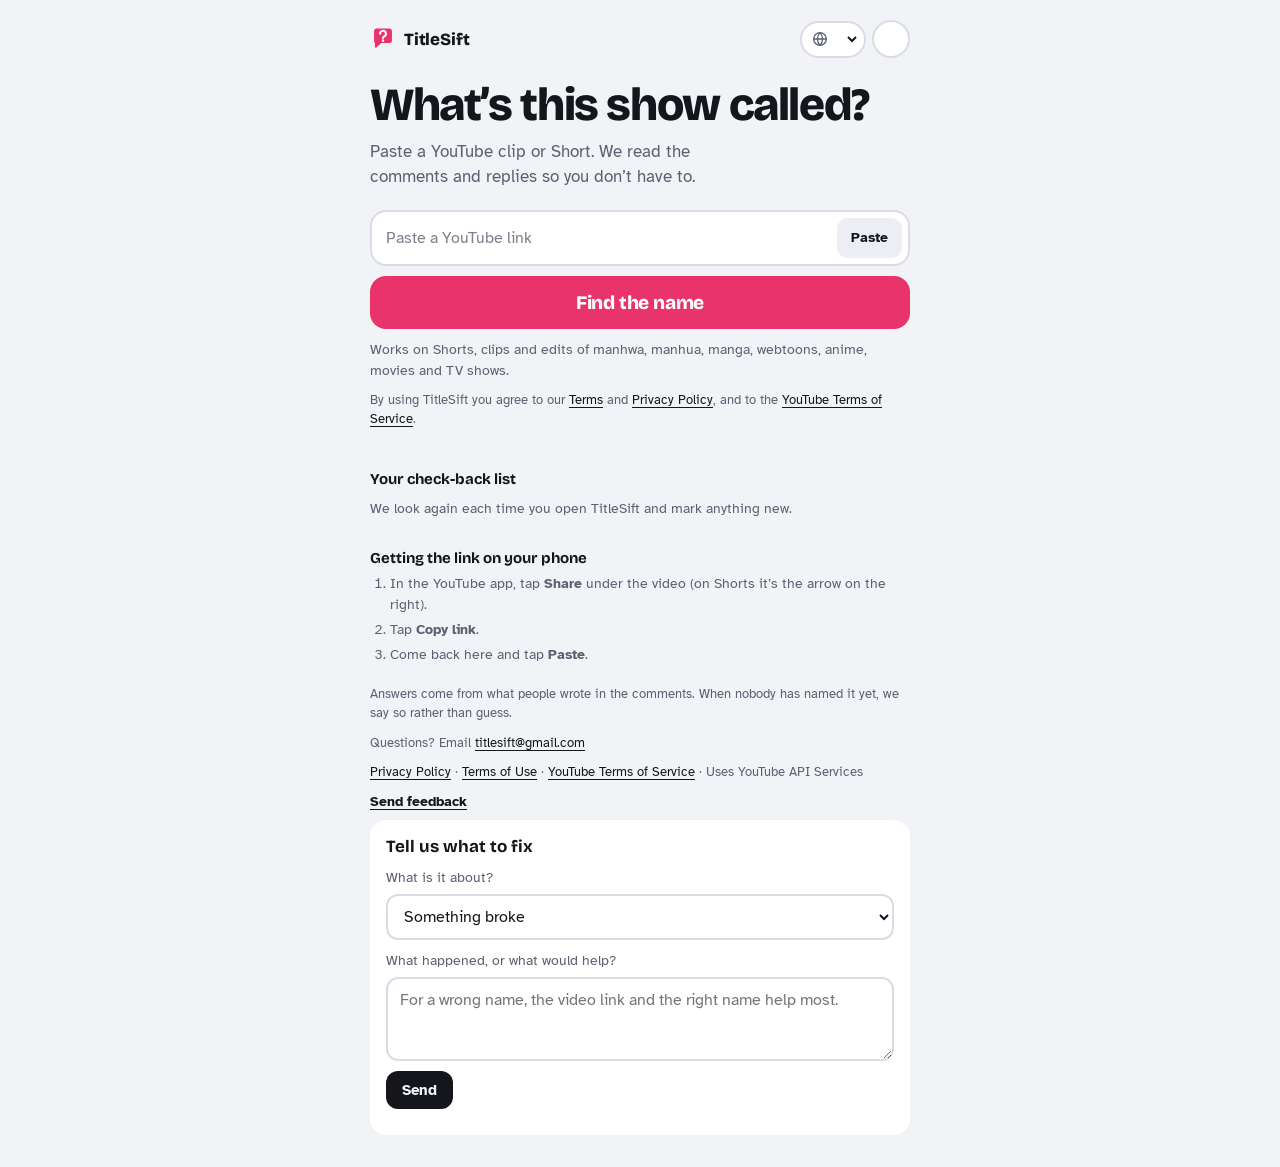
==== commit 75c197b2: "Say TitleSift works on movie and TV clips too Co-Authored-By: Claude Opus 5.5 (1M context) <noreply@" ====
--- a/webapp/static/index.html
+++ b/webapp/static/index.html
@@ -4,7 +4,7 @@
 <meta charset="utf-8">
 <meta name="viewport" content="width=device-width, initial-scale=1, viewport-fit=cover">
 <title>TitleSift</title>
-<meta name="description" content="Paste a YouTube clip or Short. Get the name of the manhwa, manhua, manga, webtoon or anime, straight from the comments.">
+<meta name="description" content="Paste a YouTube clip or Short. Get the name of the manhwa, manhua, manga, webtoon, anime, movie or TV show, straight from the comments.">
 <meta name="theme-color" content="#F2F3F7" media="(prefers-color-scheme: light)">
 <meta name="theme-color" content="#101116" media="(prefers-color-scheme: dark)">
 <script>
@@ -258,7 +258,7 @@
       <button class="paste" id="paste" type="button" data-i18n="form.paste">Paste</button>
     </div>
     <button class="go" id="go" type="submit" data-i18n="form.go">Find the name</button>
-    <p class="hint" data-i18n="form.hint">Works on Shorts, clips and edits of manhwa, manhua, manga, webtoons and anime.</p>
+    <p class="hint" data-i18n="form.hint">Works on Shorts, clips and edits of manhwa, manhua, manga, webtoons, anime, movies and TV shows.</p>
     <p class="hint legal" data-i18n-html="form.legal">By using TitleSift you agree to our <a href="/terms">Terms</a> and <a href="/privacy">Privacy Policy</a>, and to the <a href="https://www.youtube.com/t/terms" target="_blank" rel="noopener">YouTube Terms of Service</a>.</p>
   </form>
 
@@ -435,7 +435,7 @@
     var ans = el("div", "answer");
     ans.appendChild(el("div", "label", tx("answer.label")));
     ans.appendChild(own(el("h2", "title", a.title)));
-    if (a.database) ans.appendChild(el("div", "kind", kind(a.database.what) + (a.database.year ? (lang === "ar" ? "، " : ", ") + a.database.year : "")));
+    if (a.database) ans.appendChild(el("div", "kind", kind(a.database.what) + (a.database.year ? ({ ar: "، ", ja: "、", zh: "，" }[lang] || ", ") + a.database.year : "")));
     var conf = el("div", "conf");
     conf.appendChild(el("span", "chip " + a.confidence, CONF[a.confidence] ? tx(CONF[a.confidence]) : a.confidence));
     conf.appendChild(el("span", null, note(a.note)));
